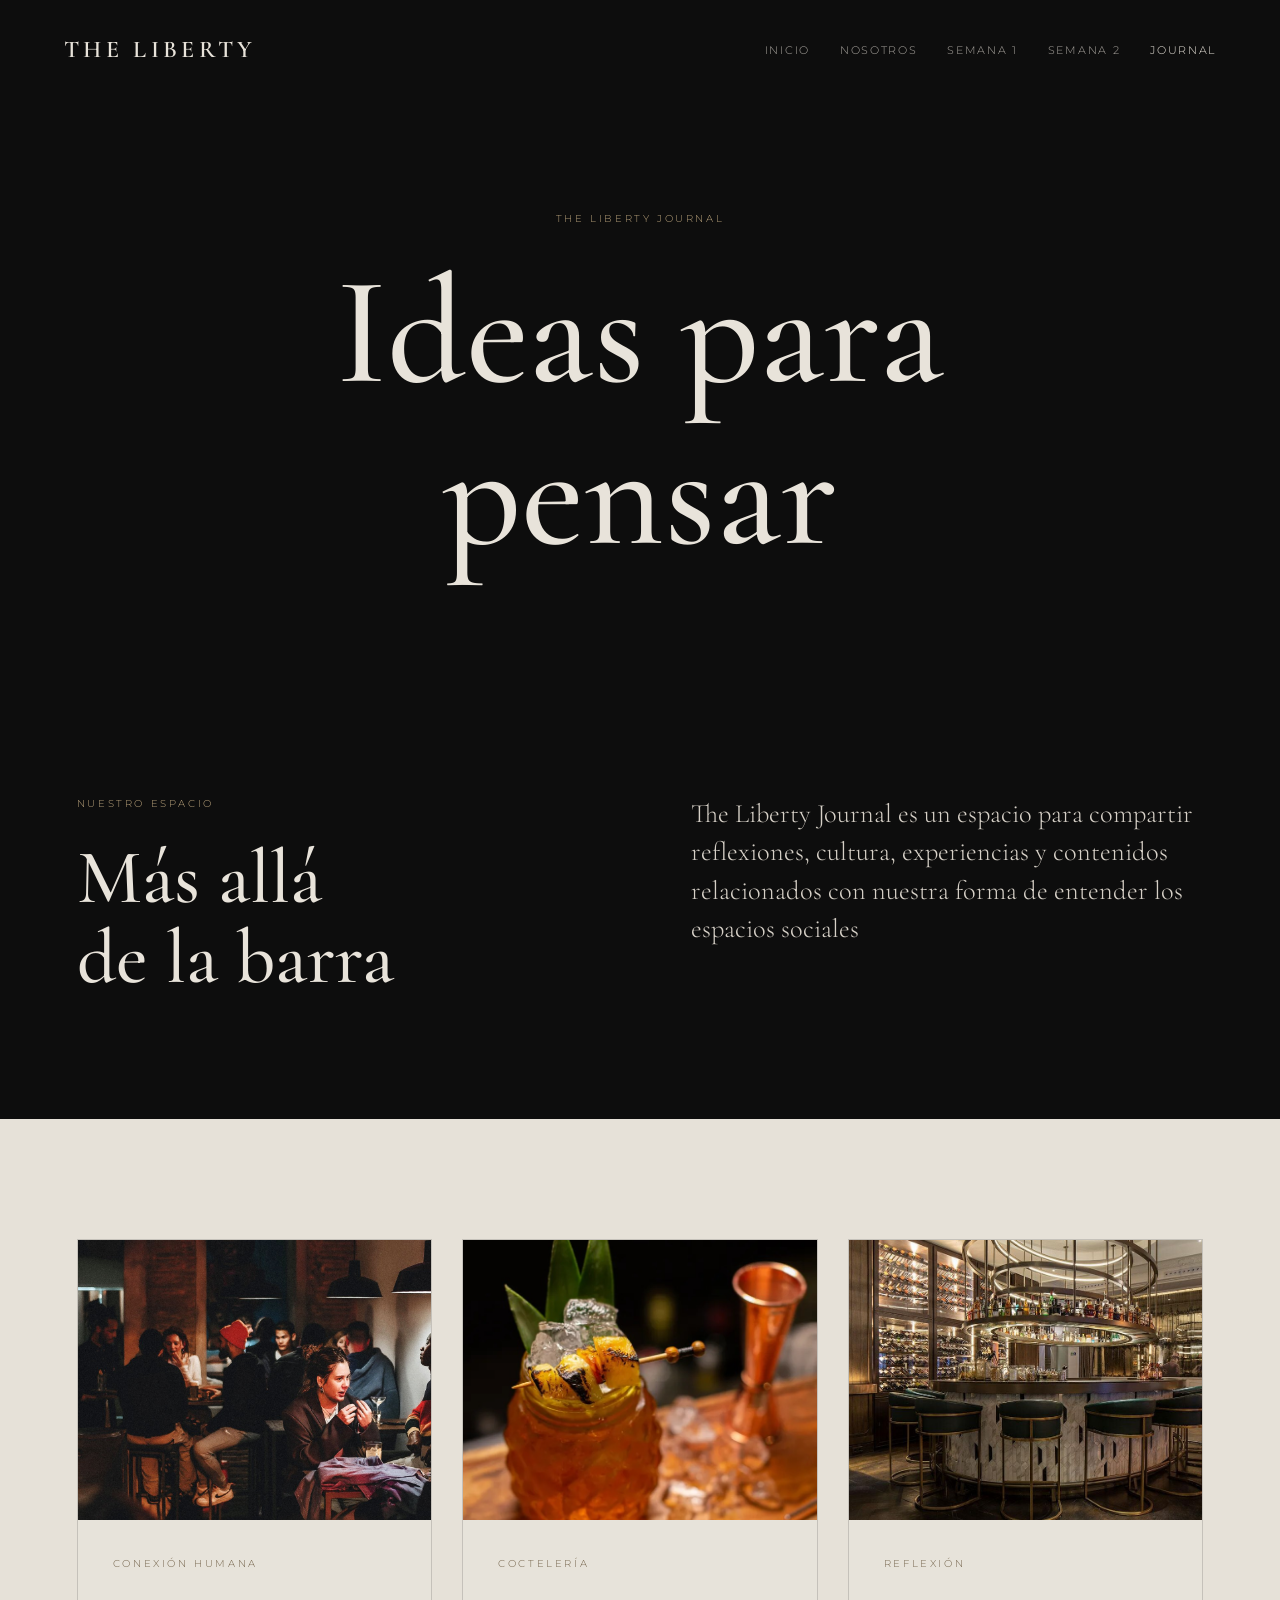
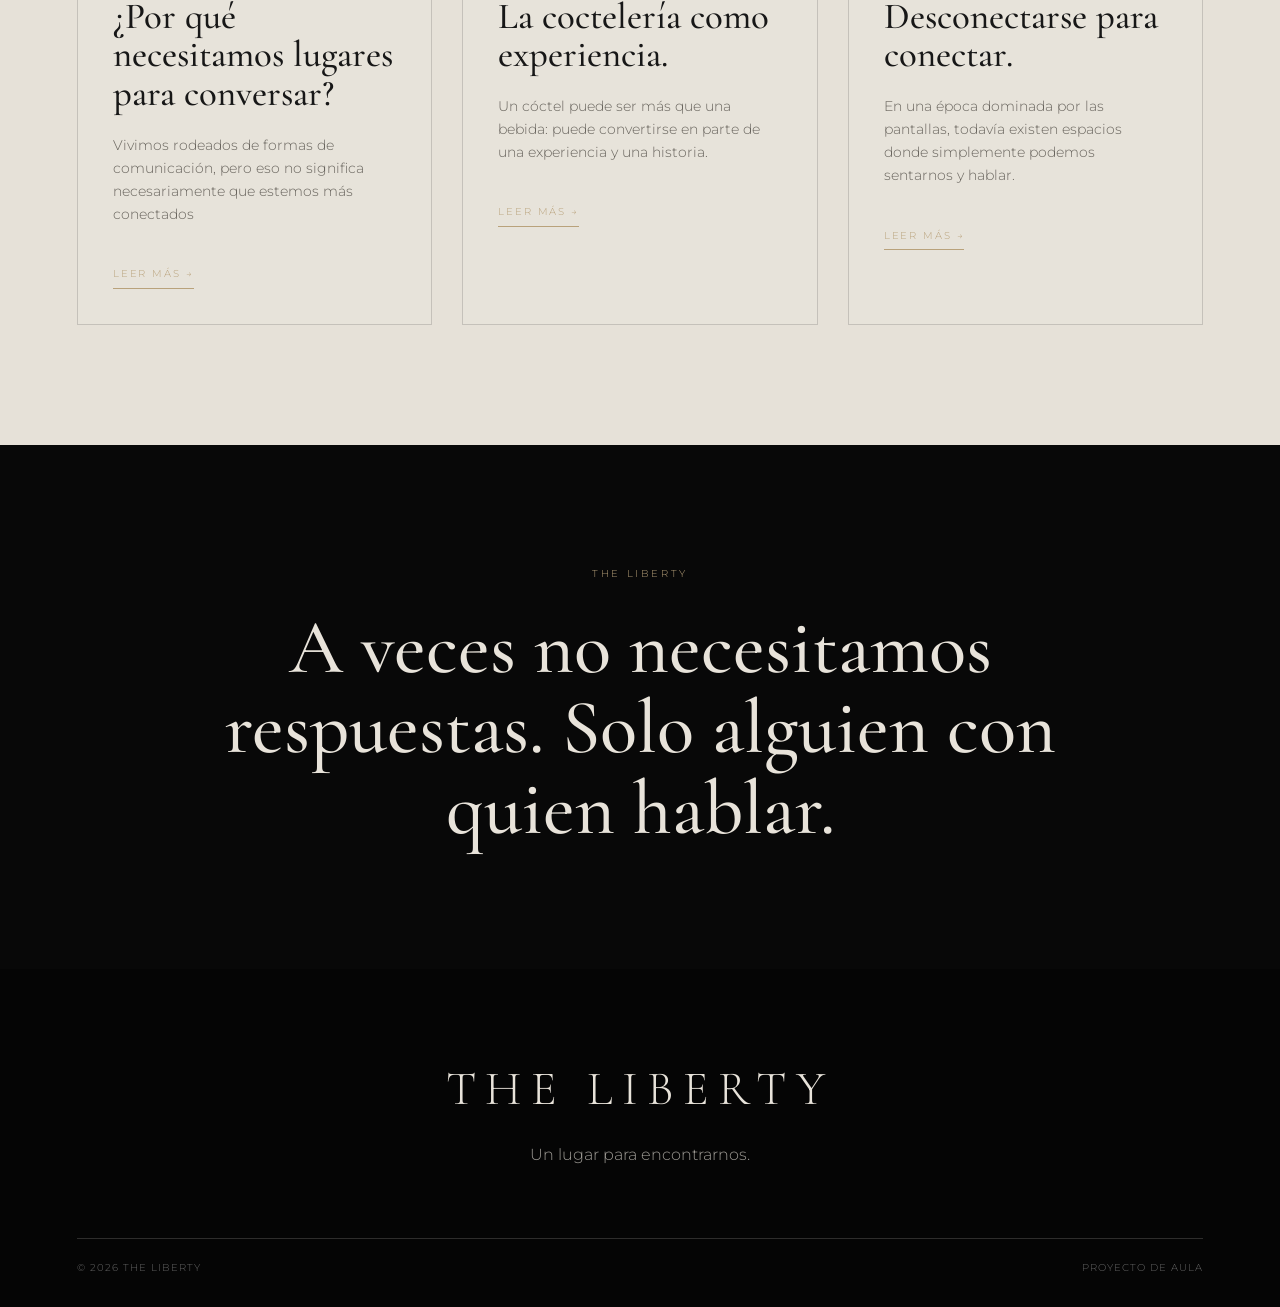
==== journal.html @ 88bb8a31 "bar" ====
<!DOCTYPE html>
<html lang="es">

<head>

    <meta charset="UTF-8">
    <meta name="viewport" content="width=device-width, initial-scale=1.0">

    <title>Journal | The Liberty</title>

    <link rel="stylesheet" href="styles.css">

    <link rel="preconnect" href="https://fonts.googleapis.com">
    <link rel="preconnect" href="https://fonts.gstatic.com" crossorigin>

    <link
        href="https://fonts.googleapis.com/css2?family=Cormorant+Garamond:wght@400;500;600;700&family=Montserrat:wght@300;400;500;600&display=swap"
        rel="stylesheet">

</head>


<body>

    <!-- NAVEGACIÓN -->

    <header class="navbar">

        <a href="index.html" class="logo-text">
            THE LIBERTY
        </a>

        <nav>

            <a href="index.html">
                Inicio
            </a>

            <a href="nosotros.html">
                Nosotros
            </a>

            <a href="semana1.html">
                Semana 1
            </a>

            <a href="semana2.html">
                Semana 2
            </a>

            <a href="journal.html" class="active">
                Journal
            </a>

        </nav>

    </header>


    <main>

        <!-- HEADER -->

        <section class="page-hero hero-centered">

            <div>

                <p class="eyebrow">
                    THE LIBERTY JOURNAL
                </p>

                <h1>
                    Ideas para<br>
                    pensar
                </h1>

            </div>

        </section>


        <!-- INTRO -->

        <section class="section">

            <div class="content-grid">

                <div>

                    <p class="eyebrow">
                        NUESTRO ESPACIO
                    </p>

                    <h2>
                        Más allá<br>
                        de la barra
                    </h2>

                </div>


                <div class="text-large">

                    <p>
                        The Liberty Journal es un espacio para
                        compartir reflexiones, cultura, experiencias
                        y contenidos relacionados con nuestra forma
                        de entender los espacios sociales
                    </p>

                </div>

            </div>

        </section>


        <!-- ARTÍCULOS -->

        <section class="grey-section">

            <div class="section">

                <div class="article-grid">

                    <article class="article-card">


                        <img src="img/persona hablando bar x.jpg"
                            alt="Personas conversando">

                        <div class="article-content">

                            <p class="eyebrow">
                                CONEXIÓN HUMANA
                            </p>

                            <h2>
                                ¿Por qué necesitamos
                                lugares para conversar?
                            </h2>

                            <p>
                                Vivimos rodeados de formas de comunicación,
                                pero eso no significa necesariamente
                                que estemos más conectados
                            </p>

                            <a href="#" class="text-link">
                                LEER MÁS →
                            </a>

                        </div>

                    </article>


                    <!-- ARTÍCULO 2 -->

                    <article class="article-card">

                        <img src="img/coctel x.jpg"
                            alt="Coctelería de autor">

                        <div class="article-content">

                            <p class="eyebrow">
                                COCTELERÍA
                            </p>

                            <h2>
                                La coctelería como
                                experiencia.
                            </h2>

                            <p>
                                Un cóctel puede ser más que una bebida:
                                puede convertirse en parte de una
                                experiencia y una historia.
                            </p>

                            <a href="#" class="text-link">
                                LEER MÁS →
                            </a>

                        </div>

                    </article>


                    <!-- ARTÍCULO 3 -->

                    <article class="article-card">

                        <img src="img/bar circular provisional x.jpg"
                            alt="Interior de un bar">

                        <div class="article-content">

                            <p class="eyebrow">
                                REFLEXIÓN
                            </p>

                            <h2>
                                Desconectarse
                                para conectar.
                            </h2>

                            <p>
                                En una época dominada por las pantallas,
                                todavía existen espacios donde simplemente
                                podemos sentarnos y hablar.
                            </p>

                            <a href="#" class="text-link">
                                LEER MÁS →
                            </a>

                        </div>

                    </article>


                </div>

            </div>

        </section>


        <!-- FRASE FINAL -->

        <section class="dark-section">

            <div class="section center-text">

                <p class="eyebrow">
                    THE LIBERTY
                </p>

                <h2 class="quote">
                    A veces no necesitamos
                    respuestas.
                    Solo alguien con quien hablar.
                </h2>

            </div>

        </section>

    </main>


    <footer>

        <div class="footer-logo">
            THE LIBERTY
        </div>

        <p>
            Un lugar para encontrarnos.
        </p>

        <div class="footer-bottom">

            <span>
                © 2026 The Liberty
            </span>

            <span>
                Proyecto de aula
            </span>

        </div>

    </footer>

</body>

</html>
---- styles.css ----
/* =========================================================
   THE LIBERTY
   Hoja de estilos principal
   ========================================================= */


/* =========================
   RESET
   ========================= */

* {
    margin: 0;
    padding: 0;
    box-sizing: border-box;
}


html {
    scroll-behavior: smooth;
}


body {
    background: #0d0d0d;
    color: #e8e3da;

    font-family: "Montserrat", sans-serif;

    font-weight: 300;

    line-height: 1.7;
}


/* =========================
   VARIABLES
   ========================= */

:root {

    --background: #0d0d0d;

    --background-soft: #151515;

    --background-light: #e6e1d8;

    --text: #e8e3da;

    --text-dark: #171717;

    --muted: #9d9a94;

    --border: rgba(232, 227, 218, 0.18);

    --accent: #b9a27b;

}


/* =========================
   GENERAL
   ========================= */

a {
    color: inherit;
    text-decoration: none;
}


img {
    max-width: 100%;
    display: block;
}


p {
    margin-bottom: 1.2rem;
}


h1,
h2,
h3 {

    font-family: "Cormorant Garamond", serif;

    font-weight: 500;

    line-height: 1.05;
}


h1 {
    font-size: clamp(5rem, 12vw, 11rem);
}


h2 {
    font-size: clamp(3rem, 6vw, 6rem);
}


h3 {
    font-size: 2rem;
}


/* =========================
   NAVBAR
   ========================= */

.navbar {

    position: absolute;

    top: 0;
    left: 0;

    width: 100%;

    padding: 30px 5vw;

    display: flex;

    justify-content: space-between;

    align-items: center;

    z-index: 100;
}


.logo-text {

    font-family: "Cormorant Garamond", serif;

    font-size: 1.5rem;

    font-weight: 600;

    letter-spacing: 0.18em;
}


.navbar nav {

    display: flex;

    gap: 30px;
}


.navbar nav a {

    font-size: 0.7rem;

    text-transform: uppercase;

    letter-spacing: 0.15em;

    color: rgba(232, 227, 218, 0.7);

    transition: 0.3s;
}


.navbar nav a:hover,
.navbar nav a.active {

    color: var(--text);
}


/* =========================
   HERO
   ========================= */

.hero {

    position: relative;

    height: 100vh;

    min-height: 650px;

    display: flex;

    align-items: center;

    padding: 0 8vw;

    overflow: hidden;
}


.hero-background {

    position: absolute;

    inset: 0;

    background-image:

        linear-gradient(
            90deg,
            rgba(0,0,0,0.88),
            rgba(0,0,0,0.35)
        ),

        url("img/hero.jpg");

    background-size: cover;

    background-position: center;

    z-index: -2;
}


.hero::after {

    content: "";

    position: absolute;

    inset: 0;

    background: linear-gradient(
        to top,
        rgba(13,13,13,1),
        transparent 35%
    );

    z-index: -1;
}


.hero-content {

    max-width: 900px;
}


.eyebrow {

    font-size: 0.65rem;

    letter-spacing: 0.25em;

    text-transform: uppercase;

    color: var(--accent);

    margin-bottom: 25px;
}


.hero-subtitle {

    max-width: 500px;

    font-family: "Cormorant Garamond", serif;

    font-size: 1.8rem;

    line-height: 1.3;

    margin: 30px 0 40px;
}


.button {

    display: inline-block;

    border: 1px solid rgba(232,227,218,0.5);

    padding: 15px 25px;

    font-size: 0.65rem;

    letter-spacing: 0.18em;

    transition: 0.3s;
}


.button:hover {

    background: var(--text);

    color: var(--background);
}


.scroll-indicator {

    position: absolute;

    bottom: 35px;

    left: 50%;

    font-size: 1.5rem;

    color: var(--muted);
}


/* =========================
   PAGE HERO
   ========================= */

.page-hero {

    min-height: 75vh;

    padding: 180px 8vw 100px;

    display: flex;

    align-items: flex-end;

    background:

        linear-gradient(
            to top,
            var(--background),
            transparent
        );

}


.page-hero.small {

    min-height: 60vh;
}


/* =========================
   SECTIONS
   ========================= */

.section {

    max-width: 1300px;

    margin: auto;

    padding: 120px 6vw;
}


.section-number {

    font-size: 0.7rem;

    color: var(--accent);

    letter-spacing: 0.2em;

    margin-bottom: 50px;
}


.content-grid {

    display: grid;

    grid-template-columns: 1fr 1fr;

    gap: 8vw;

    align-items: start;
}


.text-large {

    font-family: "Cormorant Garamond", serif;

    font-size: 1.65rem;

    line-height: 1.45;

    color: #d6d0c7;
}


.text-medium {

    max-width: 600px;

    font-size: 1.05rem;

    color: var(--muted);
}


/* =========================
   CONCEPTS
   ========================= */

.concept-section {

    display: grid;

    grid-template-columns: repeat(3, 1fr);

    border-top: 1px solid var(--border);

    border-bottom: 1px solid var(--border);
}


.concept {

    padding: 70px 5vw;

    border-right: 1px solid var(--border);
}


.concept:last-child {

    border-right: none;
}


.concept span {

    color: var(--accent);

    font-size: 0.7rem;
}


.concept h3 {

    margin: 30px 0 15px;
}


.concept p {

    color: var(--muted);

    font-size: 0.9rem;
}


/* =========================
   IMAGE
   ========================= */

.image-banner {

    position: relative;

    height: 75vh;

    overflow: hidden;
}


.image-banner img {

    width: 100%;

    height: 100%;

    object-fit: cover;

    opacity: 0.7;
}


.image-caption {

    position: absolute;

    bottom: 50px;

    left: 7vw;

    max-width: 500px;
}


.image-caption p {

    font-family: "Cormorant Garamond", serif;

    font-size: 2.5rem;

    line-height: 1.2;
}


/* =========================
   INFO
   ========================= */

.info-block {

    padding: 35px 0;

    border-top: 1px solid var(--border);
}


.info-block:last-child {

    border-bottom: 1px solid var(--border);
}


.info-block > p:last-child {

    font-family: "Cormorant Garamond", serif;

    font-size: 1.5rem;

    color: #d6d0c7;
}


/* =========================
   DARK SECTION
   ========================= */

.dark-section {

    background: #080808;
}


.dark-section h2 {

    max-width: 1000px;
}


.dark-text {

    max-width: 700px;

    margin-top: 60px;

    font-family: "Cormorant Garamond", serif;

    font-size: 1.5rem;

    color: #c4beb4;
}


.quote {

    max-width: 1000px;

    font-size: clamp(3rem, 6vw, 6rem);
}


.quote-small {

    margin-top: 80px;

    max-width: 700px;

    font-family: "Cormorant Garamond", serif;

    font-size: 2rem;

    color: var(--accent);
}


/* =========================
   GREY SECTION
   ========================= */

.grey-section {

    background: var(--background-light);

    color: var(--text-dark);
}


.grey-section .eyebrow {

    color: #76664d;
}


.grey-section .simple-card {

    border-color: rgba(0,0,0,0.15);
}


/* =========================
   CARDS
   ========================= */

.cards-grid {

    display: grid;

    grid-template-columns: repeat(3, 1fr);

    gap: 0;

    margin-top: 70px;
}


.simple-card {

    padding: 40px;

    min-height: 230px;

    border: 1px solid var(--border);

    margin: -1px 0 0 -1px;
}


.simple-card span {

    color: var(--accent);

    font-size: 0.7rem;
}


.simple-card h3 {

    margin: 20px 0;
}


.simple-card p {

    font-size: 0.85rem;

    color: var(--muted);
}


/* =========================
   PROCESS
   ========================= */

.process {

    display: grid;

    grid-template-columns: repeat(3, 1fr);

    margin-top: 70px;

    border-top: 1px solid var(--border);
}


.process div {

    padding: 35px;

    border-right: 1px solid var(--border);

    border-bottom: 1px solid var(--border);
}


.process span {

    display: block;

    color: var(--accent);

    margin-bottom: 20px;
}


.process strong {

    font-family: "Cormorant Garamond", serif;

    font-size: 1.8rem;

    font-weight: 500;
}


.process p {

    color: var(--muted);

    font-size: 0.8rem;

    margin-top: 10px;
}


/* =========================
   PILLARS
   ========================= */

.pillar-list {

    margin-top: 70px;
}


.pillar-list > div {

    display: grid;

    grid-template-columns: 80px 250px 1fr;

    gap: 30px;

    padding: 30px 0;

    border-top: 1px solid rgba(0,0,0,0.2);

    align-items: center;
}


.pillar-list span {

    color: #76664d;
}


.pillar-list h3 {

    font-size: 2rem;
}


.pillar-list p {

    max-width: 600px;

    font-size: 0.85rem;
}


/* =========================
   VALUES
   ========================= */

.values-grid {

    display: grid;

    grid-template-columns: repeat(3, 1fr);

    margin-top: 70px;
}


.value-card {

    padding: 45px;

    border: 1px solid var(--border);

    margin: -1px 0 0 -1px;
}


.value-card span {

    color: var(--accent);

    font-size: 0.7rem;
}


.value-card h3 {

    margin: 30px 0 15px;
}


.value-card p {

    color: var(--muted);

    font-size: 0.85rem;
}


/* =========================
   TWO COLUMNS
   ========================= */

.two-column {

    display: grid;

    grid-template-columns: 1fr 1fr;

    gap: 100px;
}


.big-small-title {

    font-size: 2.5rem;

    max-width: 550px;
}


/* =========================
   DOFA
   ========================= */

.dofa-grid {

    display: grid;

    grid-template-columns: 1fr 1fr;

    margin-top: 70px;
}


.dofa-grid > div {

    padding: 50px;

    border: 1px solid var(--border);

    margin: -1px 0 0 -1px;
}


.dofa-grid span {

    color: var(--accent);

    font-size: 0.7rem;

    letter-spacing: 0.15em;
}


.dofa-grid ul {

    margin-top: 25px;

    padding-left: 20px;

    color: var(--muted);
}


.dofa-grid li {

    margin-bottom: 10px;
}


/* =========================
   OBJECTIVES
   ========================= */

.objective-main {

    max-width: 900px;

    margin: 70px 0;

    padding: 50px 0;

    border-top: 1px solid var(--border);

    border-bottom: 1px solid var(--border);
}


.objective-main span {

    color: var(--accent);

    font-size: 0.7rem;

    letter-spacing: 0.15em;
}


.objective-main p {

    font-family: "Cormorant Garamond", serif;

    font-size: 2rem;

    line-height: 1.3;

    margin-top: 20px;
}


.objectives-list {

    max-width: 900px;
}


.objectives-list div {

    display: grid;

    grid-template-columns: 70px 1fr;

    gap: 30px;

    padding: 25px 0;

    border-bottom: 1px solid var(--border);
}


.objectives-list span {

    color: var(--accent);
}


.objectives-list p {

    margin: 0;
}


/* =========================
   STRATEGY
   ========================= */

.strategy-grid {

    display: grid;

    grid-template-columns: repeat(3, 1fr);

    gap: 1px;

    background: rgba(0,0,0,0.2);

    margin-top: 70px;
}


.strategy-grid > div {

    background: var(--background-light);

    padding: 50px;
}


.strategy-grid span {

    color: #76664d;
}


.strategy-grid h3 {

    margin: 30px 0 15px;
}


.strategy-grid p {

    font-size: 0.85rem;
}


.strategy-grid strong {

    display: block;

    font-size: 0.65rem;

    letter-spacing: 0.15em;

    margin-top: 40px;

    color: #76664d;
}


/* =========================
   BIG DATA
   ========================= */

.bigdata-grid {

    display: grid;

    grid-template-columns: repeat(3, 1fr);

    gap: 50px;

    margin-top: 70px;
}


.bigdata-grid > div {

    border-top: 1px solid var(--border);

    padding-top: 30px;
}


.bigdata-grid span {

    color: var(--accent);

    font-size: 0.7rem;

    letter-spacing: 0.15em;
}


.bigdata-grid p {

    margin-top: 25px;

    color: var(--muted);

    font-family: "Cormorant Garamond", serif;

    font-size: 1.4rem;
}


/* =========================
   JOURNAL
   ========================= */

.journal-preview {

    background: #151515;
}


.text-link {

    display: inline-block;

    font-size: 0.65rem;

    letter-spacing: 0.18em;

    color: var(--accent);

    border-bottom: 1px solid var(--accent);

    padding-bottom: 5px;

    margin-top: 20px;
}


/* =========================
   ARTICLES
   ========================= */

.article-grid {

    display: grid;

    grid-template-columns: repeat(3, 1fr);

    gap: 30px;
}


.article-card {

    border: 1px solid rgba(0,0,0,0.15);

    background: rgba(255,255,255,0.05);
}


.article-card img {

    width: 100%;

    height: 280px;

    object-fit: cover;
}


.article-content {

    padding: 35px;
}


.article-content h2 {

    font-size: 2.3rem;

    margin-bottom: 20px;
}


.article-content p:not(.eyebrow) {

    font-size: 0.85rem;

    color: #68645d;
}


/* =========================
   CENTER TEXT
   ========================= */

.center-text {

    text-align: center;
}


.center-text .quote {

    margin: auto;
}


/* =========================
   FOOTER
   ========================= */

footer {

    padding: 80px 6vw 30px;

    background: #050505;

    text-align: center;
}


.footer-logo {

    font-family: "Cormorant Garamond", serif;

    font-size: 3rem;

    letter-spacing: 0.2em;
}


footer > p {

    color: var(--muted);

    margin-top: 10px;
}


.footer-bottom {

    margin-top: 70px;

    padding-top: 20px;

    border-top: 1px solid var(--border);

    display: flex;

    justify-content: space-between;

    color: #666;

    font-size: 0.65rem;

    letter-spacing: 0.1em;

    text-transform: uppercase;
}


@media (max-width: 900px) {


    .navbar {

        position: relative;

        flex-direction: column;

        gap: 25px;

        background: var(--background);
    }


    .navbar nav {

        flex-wrap: wrap;

        justify-content: center;

        gap: 15px;
    }


    .hero {

        min-height: 800px;
    }


    .content-grid {

        grid-template-columns: 1fr;

        gap: 50px;
    }


    .concept-section {

        grid-template-columns: 1fr;
    }


    .concept {

        border-right: none;

        border-bottom: 1px solid var(--border);
    }


    .cards-grid {

        grid-template-columns: 1fr 1fr;
    }


    .process {

        grid-template-columns: 1fr 1fr;
    }


    .values-grid {

        grid-template-columns: 1fr 1fr;
    }


    .pillar-list > div {

        grid-template-columns: 60px 1fr;
    }


    .pillar-list p {

        grid-column: 2;
    }


    .two-column {

        grid-template-columns: 1fr;

        gap: 50px;
    }


    .dofa-grid {

        grid-template-columns: 1fr;
    }


    .strategy-grid {

        grid-template-columns: 1fr;
    }


    .bigdata-grid {

        grid-template-columns: 1fr;
    }


    .article-grid {

        grid-template-columns: 1fr;
    }

}


@media (max-width: 600px) {


    .section {

        padding: 80px 7vw;
    }


    h1 {

        font-size: 5rem;
    }


    h2 {

        font-size: 3.5rem;
    }


    .cards-grid {

        grid-template-columns: 1fr;
    }


    .process {

        grid-template-columns: 1fr;
    }


    .values-grid {

        grid-template-columns: 1fr;
    }


    .hero-subtitle {

        font-size: 1.4rem;
    }


    .footer-bottom {

        flex-direction: column;

        gap: 10px;
    }

}

/* =========================================================
   AJUSTES PARA EL LOGO EN SOBRE NOSOTROS
   ========================================================= */

.hero-flex-container {
    display: flex;
    justify-content: space-between;
    align-items: flex-end;
    width: 100%;
    gap: 40px;
}

.hero-logo-block {
    max-width: 520px;
    width: 100%;
    margin-bottom: 15px;
}

.hero-logo-block img {
    width: 100%;
    height: auto;
    display: block;
    transition: opacity 0.3s ease;
}

.hero-logo-block a:hover img {
    opacity: 0.8;
}

@media (max-width: 768px) {
    .hero-flex-container {
        flex-direction: column;
        align-items: flex-start;
        gap: 30px;
    }
    .hero-logo-block {
        max-width: 150px;
    }
}


.hero-centered {
    justify-content: center; 
    text-align: center;       
}


.hero-centered .hero-content,
.hero-centered > div {
    display: flex;
    flex-direction: column;
    align-items: center;       
    margin: 0 auto;          
}


.hero-centered .hero-subtitle {
    margin-left: auto;
    margin-right: auto;
}
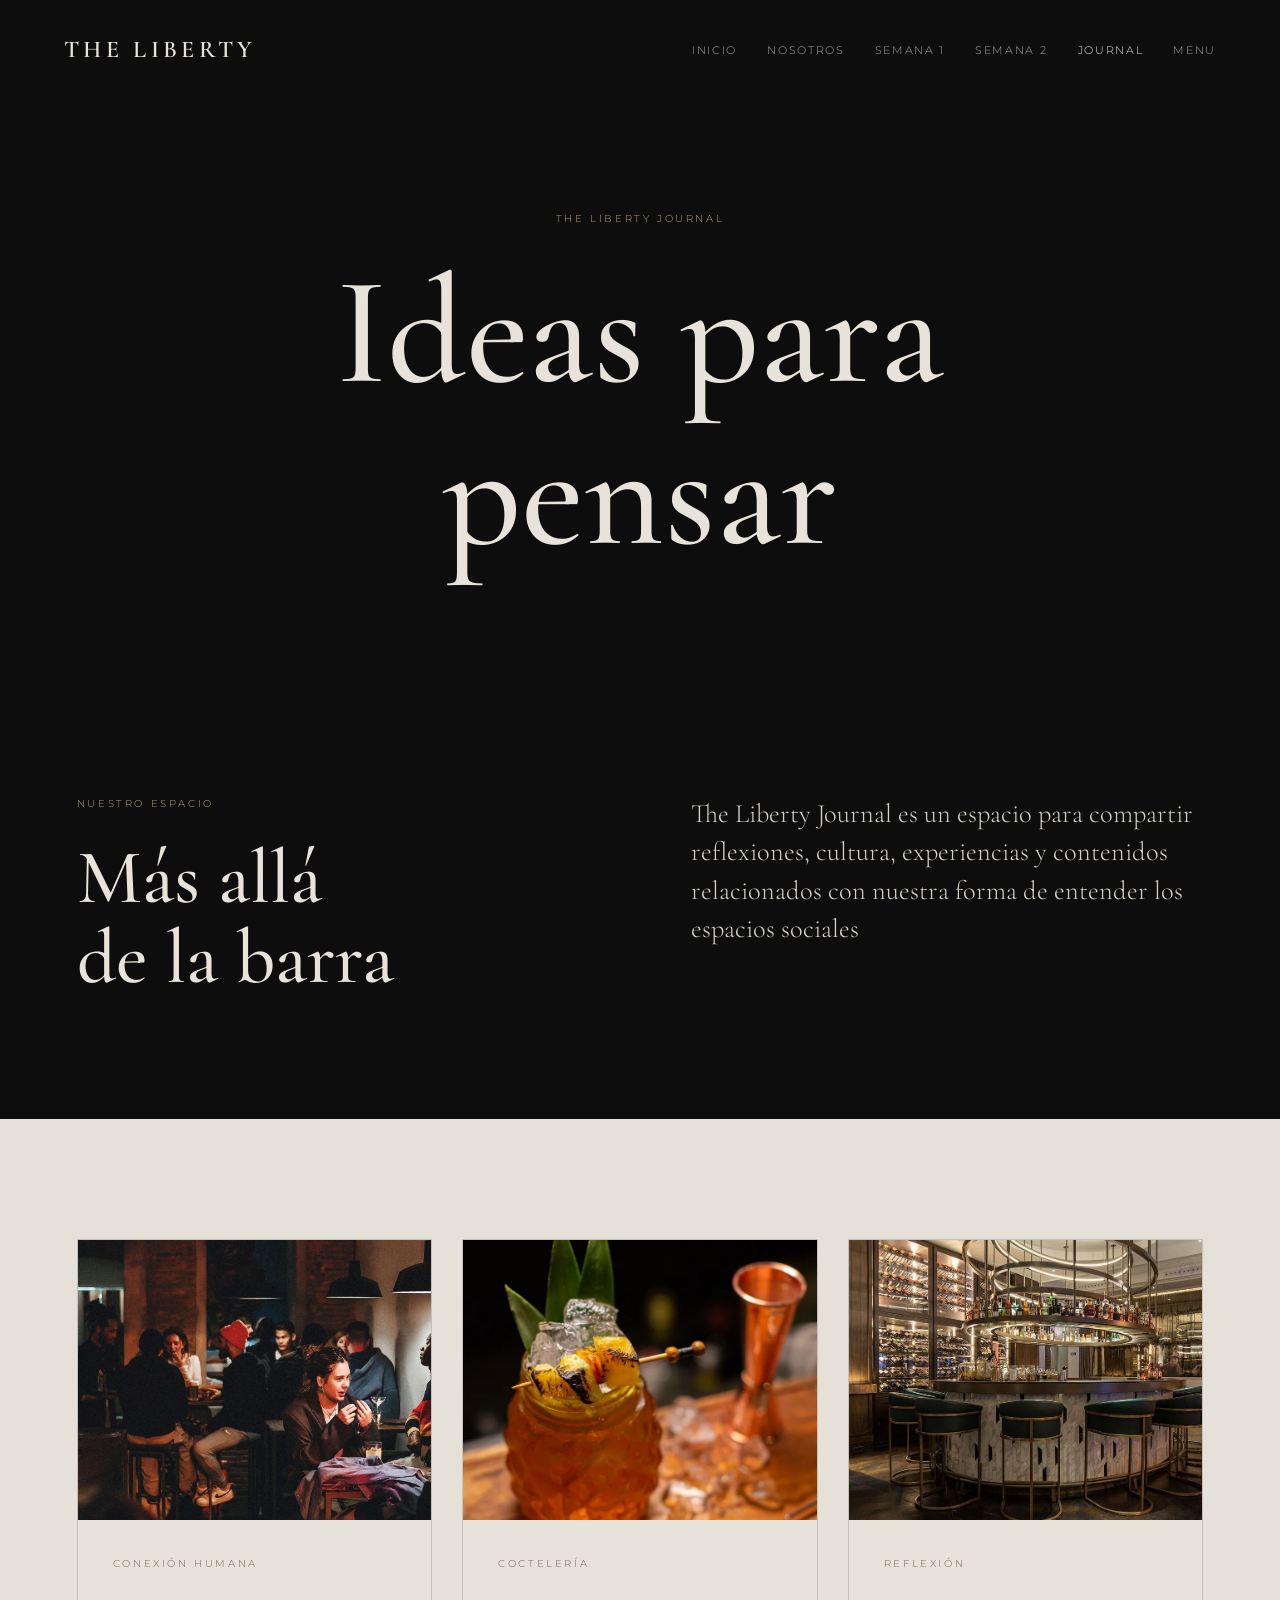
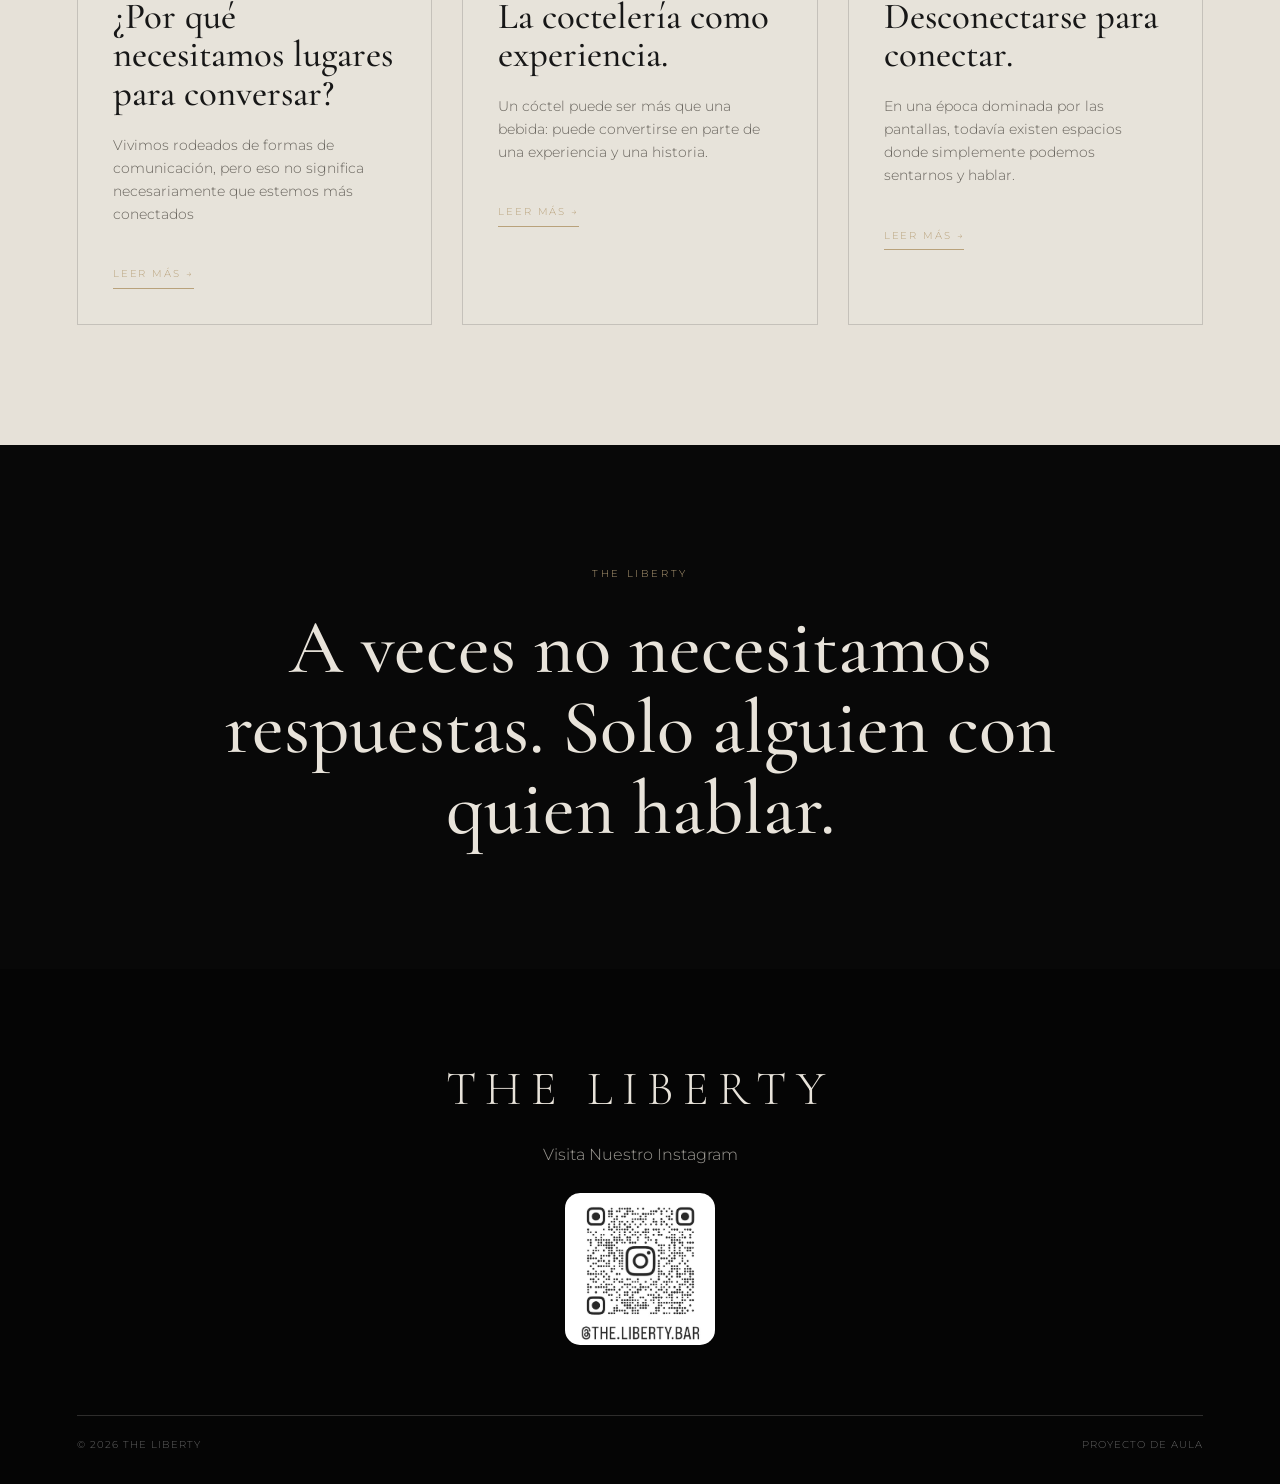
==== commit bf16e0e0: "semana 4" ====
--- a/journal.html
+++ b/journal.html
@@ -50,6 +50,10 @@
 
             <a href="journal.html" class="active">
                 Journal
+            </a>
+
+            <a href="menu.html">
+                Menu
             </a>
 
         </nav>
@@ -146,7 +150,7 @@
                                 que estemos más conectados
                             </p>
 
-                            <a href="#" class="text-link">
+                            <a href="index.html" class="text-link">
                                 LEER MÁS →
                             </a>
 
@@ -179,7 +183,7 @@
                                 experiencia y una historia.
                             </p>
 
-                            <a href="#" class="text-link">
+                            <a href="menu.html" class="text-link">
                                 LEER MÁS →
                             </a>
 
@@ -251,30 +255,9 @@
     </main>
 
 
-    <footer>
-
-        <div class="footer-logo">
-            THE LIBERTY
-        </div>
-
-        <p>
-            Un lugar para encontrarnos.
-        </p>
-
-        <div class="footer-bottom">
-
-            <span>
-                © 2026 The Liberty
-            </span>
-
-            <span>
-                Proyecto de aula
-            </span>
-
-        </div>
-
-    </footer>
+<div id="footer"></div>
+
+<script src="script.js"></script>
 
 </body>
-
 </html>
--- a/styles.css
+++ b/styles.css
@@ -1372,7 +1372,7 @@
 }
 
 /* =========================================================
-   AJUSTES PARA EL LOGO EN SOBRE NOSOTROS
+   EL LOGO EN NOSOTROS
    ========================================================= */
 
 .hero-flex-container {
@@ -1394,6 +1394,7 @@
     height: auto;
     display: block;
     transition: opacity 0.3s ease;
+    border-radius: 15px;
 }
 
 .hero-logo-block a:hover img {
@@ -1431,3 +1432,16 @@
     margin-left: auto;
     margin-right: auto;
 }
+
+.instagram-footer {
+    display: block;
+    width: 150px;
+    margin: 25px auto;
+}
+
+.instagram-footer img {
+    width: 100%;
+    height: auto;
+    display: block;
+    border-radius: 15px;
+}
